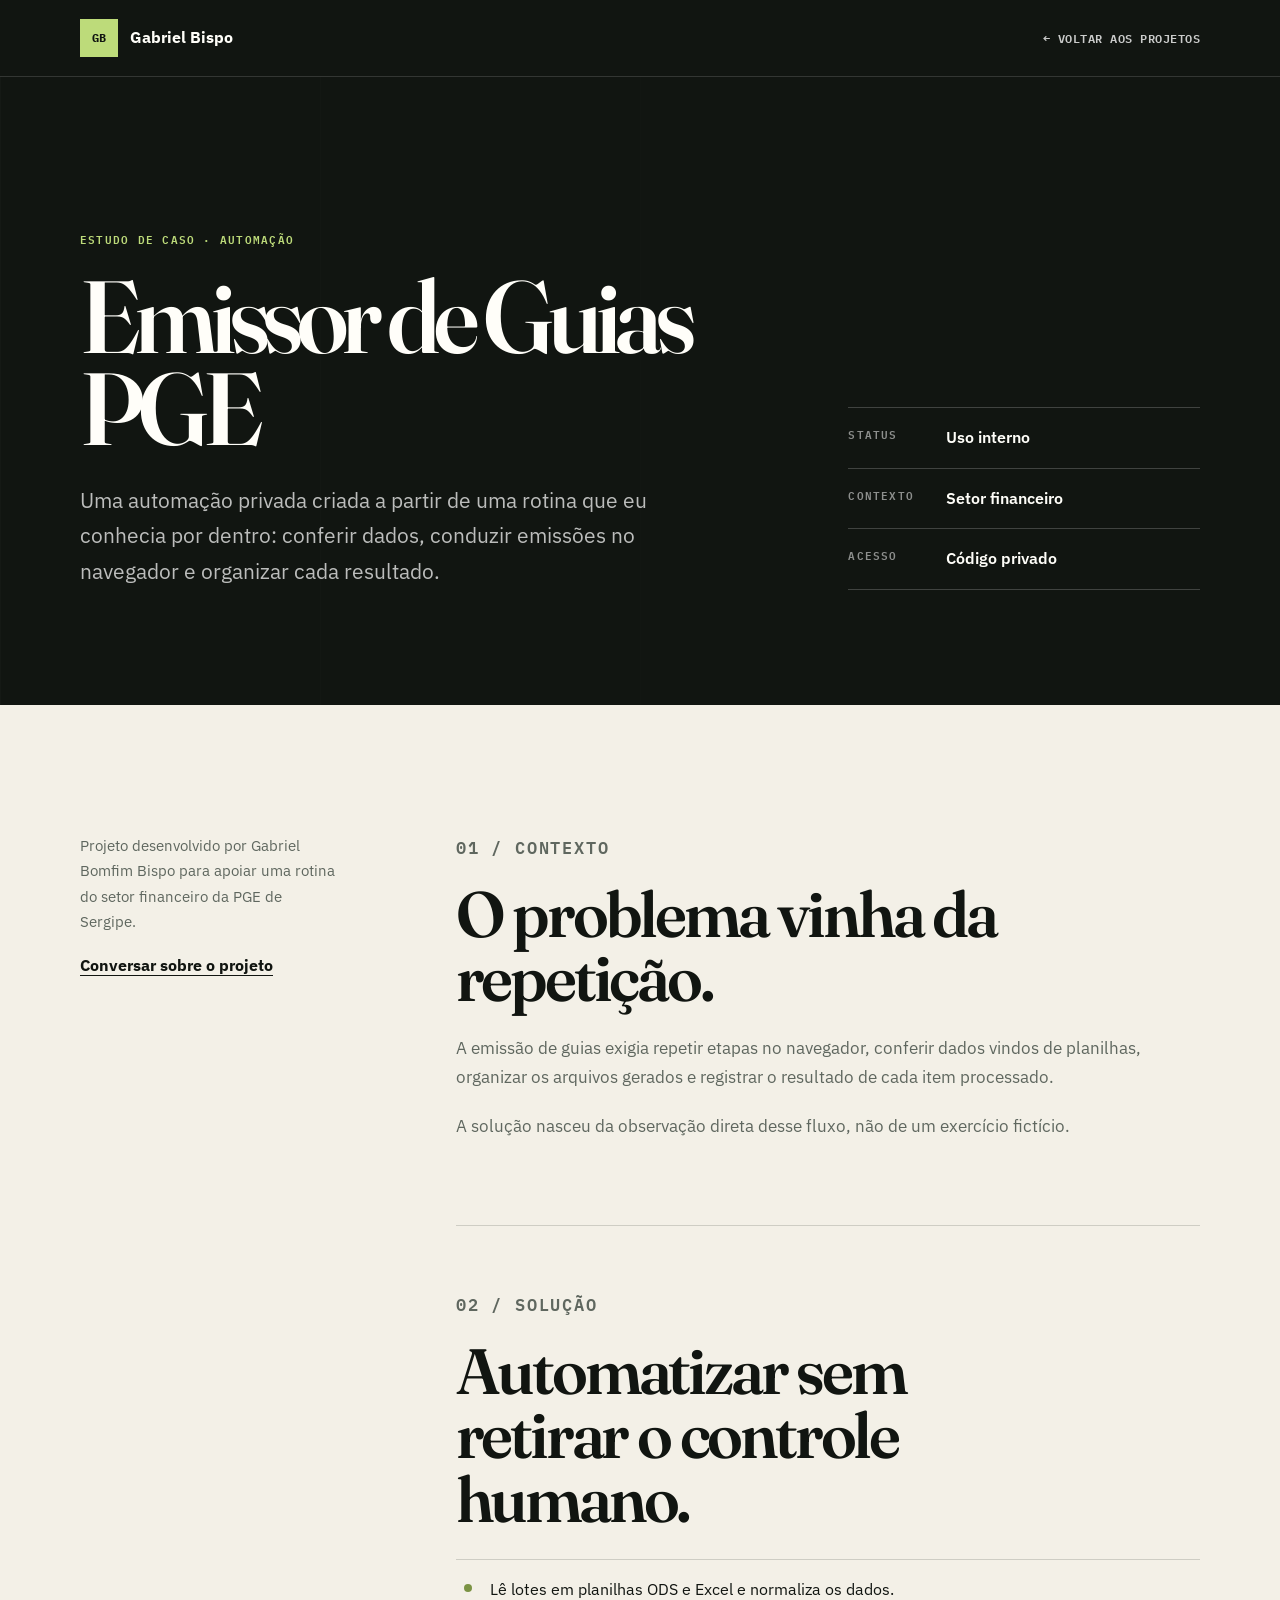
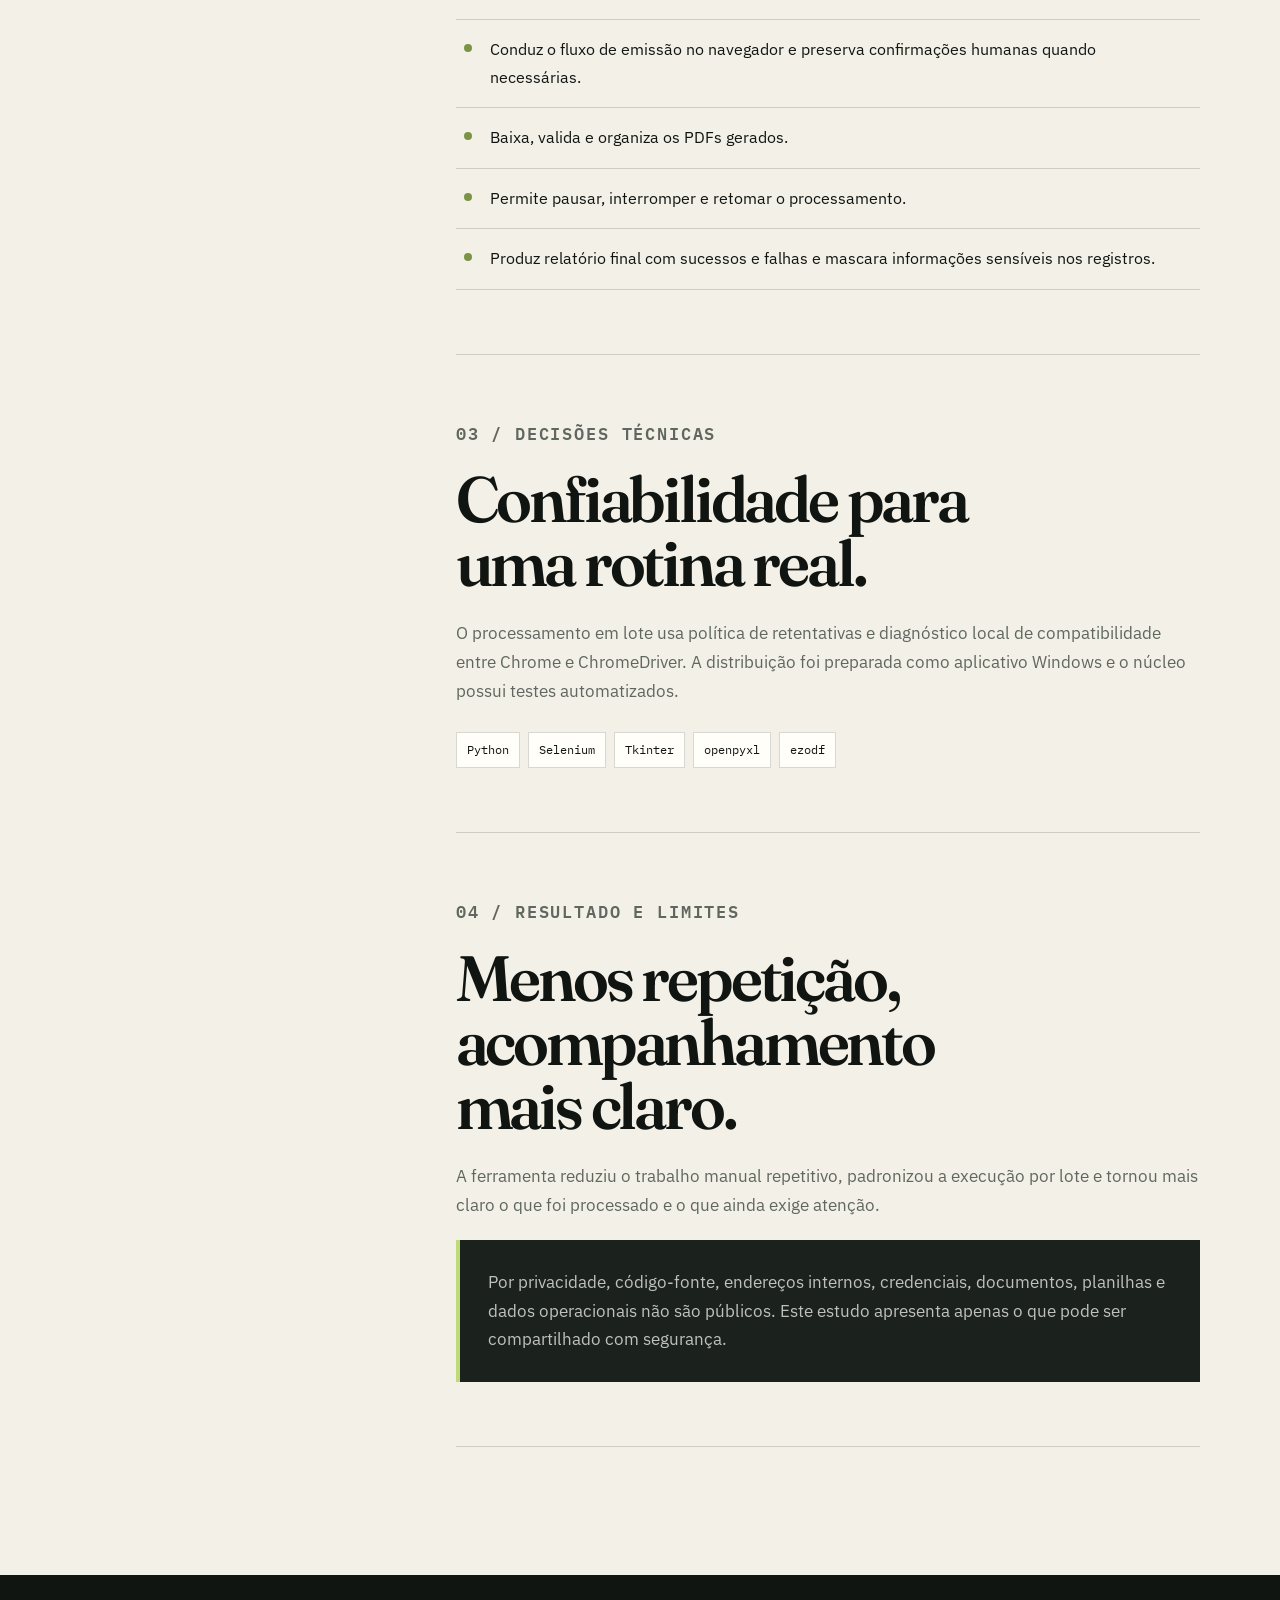
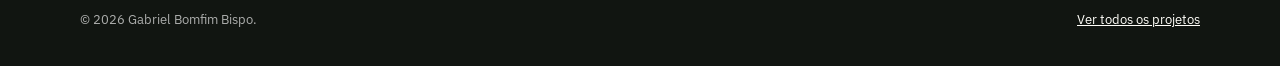
==== projetos/emissor-pge.html @ ff952723 "refactor: finalize premium portfolio polish" ====
<!DOCTYPE html>
<html lang="pt-BR">
<head>
    <meta charset="utf-8">
    <meta name="viewport" content="width=device-width, initial-scale=1">
    <meta name="description" content="Estudo de caso do Emissor de Guias PGE, automação privada criada por Gabriel Bomfim Bispo para uma rotina financeira real.">
    <title>Emissor de Guias PGE | Estudo de caso</title>
    <link rel="icon" href="../assets/favicon.svg" type="image/svg+xml">
    <link rel="preconnect" href="https://fonts.googleapis.com">
    <link rel="preconnect" href="https://fonts.gstatic.com" crossorigin>
    <link href="https://fonts.googleapis.com/css2?family=Fraunces:opsz,wght@9..144,600;9..144,700&family=IBM+Plex+Mono:wght@500;600&family=IBM+Plex+Sans:wght@400;500;600;700&display=swap" rel="stylesheet">
    <link rel="stylesheet" href="../case-study.css">
</head>
<body>
    <a class="case-skip" href="#conteudo">Pular para o conteúdo</a>
    <header class="case-header">
        <nav class="case-container case-nav" aria-label="Navegação do estudo de caso">
            <a class="case-brand" href="../index.html#inicio"><span class="case-brand-mark" aria-hidden="true">GB</span><span>Gabriel Bispo</span></a>
            <a class="case-back" href="../index.html#projetos">← Voltar aos projetos</a>
        </nav>
    </header>
    <main id="conteudo">
        <section class="case-hero" aria-labelledby="case-title">
            <div class="case-container case-hero-inner">
                <div>
                    <p class="case-kicker">Estudo de caso · automação</p>
                    <h1 id="case-title">Emissor de Guias PGE</h1>
                    <p class="case-deck">Uma automação privada criada a partir de uma rotina que eu conhecia por dentro: conferir dados, conduzir emissões no navegador e organizar cada resultado.</p>
                </div>
                <dl class="case-meta">
                    <div><dt>Status</dt><dd>Uso interno</dd></div>
                    <div><dt>Contexto</dt><dd>Setor financeiro</dd></div>
                    <div><dt>Acesso</dt><dd>Código privado</dd></div>
                </dl>
            </div>
        </section>
        <div class="case-container case-main">
            <aside class="case-aside" aria-label="Resumo do projeto">
                <p>Projeto desenvolvido por Gabriel Bomfim Bispo para apoiar uma rotina do setor financeiro da PGE de Sergipe.</p>
                <a href="mailto:gabrielb.b@outlook.com">Conversar sobre o projeto</a>
            </aside>
            <article class="case-content">
                <section class="case-section">
                    <p class="case-section-label">01 / Contexto</p>
                    <h2>O problema vinha da repetição.</h2>
                    <p>A emissão de guias exigia repetir etapas no navegador, conferir dados vindos de planilhas, organizar os arquivos gerados e registrar o resultado de cada item processado.</p>
                    <p>A solução nasceu da observação direta desse fluxo, não de um exercício fictício.</p>
                </section>
                <section class="case-section">
                    <p class="case-section-label">02 / Solução</p>
                    <h2>Automatizar sem retirar o controle humano.</h2>
                    <ul class="case-list">
                        <li>Lê lotes em planilhas ODS e Excel e normaliza os dados.</li>
                        <li>Conduz o fluxo de emissão no navegador e preserva confirmações humanas quando necessárias.</li>
                        <li>Baixa, valida e organiza os PDFs gerados.</li>
                        <li>Permite pausar, interromper e retomar o processamento.</li>
                        <li>Produz relatório final com sucessos e falhas e mascara informações sensíveis nos registros.</li>
                    </ul>
                </section>
                <section class="case-section">
                    <p class="case-section-label">03 / Decisões técnicas</p>
                    <h2>Confiabilidade para uma rotina real.</h2>
                    <p>O processamento em lote usa política de retentativas e diagnóstico local de compatibilidade entre Chrome e ChromeDriver. A distribuição foi preparada como aplicativo Windows e o núcleo possui testes automatizados.</p>
                    <ul class="case-tech" aria-label="Tecnologias usadas">
                        <li>Python</li><li>Selenium</li><li>Tkinter</li><li>openpyxl</li><li>ezodf</li>
                    </ul>
                </section>
                <section class="case-section">
                    <p class="case-section-label">04 / Resultado e limites</p>
                    <h2>Menos repetição, acompanhamento mais claro.</h2>
                    <p>A ferramenta reduziu o trabalho manual repetitivo, padronizou a execução por lote e tornou mais claro o que foi processado e o que ainda exige atenção.</p>
                    <div class="case-note"><p>Por privacidade, código-fonte, endereços internos, credenciais, documentos, planilhas e dados operacionais não são públicos. Este estudo apresenta apenas o que pode ser compartilhado com segurança.</p></div>
                </section>
            </article>
        </div>
    </main>
    <footer class="case-footer"><div class="case-container case-footer-inner"><span>© 2026 Gabriel Bomfim Bispo.</span><a href="../index.html#projetos">Ver todos os projetos</a></div></footer>
</body>
</html>
---- case-study.css ----
:root {
    --case-ink: #111511;
    --case-paper: #f3f0e7;
    --case-white: #fffef9;
    --case-muted: #5f675f;
    --case-line: rgba(17, 21, 17, 0.16);
    --case-signal: #bddb7a;
    --case-display: "Fraunces", Georgia, serif;
    --case-body: "IBM Plex Sans", sans-serif;
    --case-mono: "IBM Plex Mono", monospace;
}

* { box-sizing: border-box; }

html {
    scroll-behavior: smooth;
    scroll-padding-top: 24px;
}

body {
    min-width: 320px;
    margin: 0;
    color: var(--case-ink);
    background: var(--case-paper);
    font-family: var(--case-body);
    font-size: 1rem;
    line-height: 1.72;
    -webkit-font-smoothing: antialiased;
}

a { color: inherit; }

:focus-visible {
    outline: 3px solid #6d8538;
    outline-offset: 4px;
}

.case-skip {
    position: fixed;
    top: -80px;
    left: 16px;
    z-index: 20;
    padding: 10px 14px;
    color: var(--case-ink);
    background: var(--case-signal);
    font-weight: 700;
    transition: top 180ms ease;
}

.case-skip:focus { top: 16px; }

.case-container {
    width: min(1120px, calc(100% - 64px));
    margin-inline: auto;
}

.case-header {
    color: var(--case-white);
    background: var(--case-ink);
    border-bottom: 1px solid rgba(255, 255, 255, 0.14);
}

.case-nav {
    display: flex;
    min-height: 76px;
    align-items: center;
    justify-content: space-between;
}

.case-brand {
    display: inline-flex;
    gap: 12px;
    align-items: center;
    color: inherit;
    font-weight: 700;
    text-decoration: none;
}

.case-brand-mark {
    display: grid;
    width: 38px;
    height: 38px;
    place-items: center;
    color: var(--case-ink);
    background: var(--case-signal);
    font-family: var(--case-mono);
    font-size: 0.72rem;
}

.case-back {
    color: rgba(255, 255, 255, 0.78);
    font-family: var(--case-mono);
    font-size: 0.76rem;
    font-weight: 600;
    letter-spacing: 0.04em;
    text-decoration: none;
    text-transform: uppercase;
}

.case-hero {
    position: relative;
    overflow: hidden;
    padding: clamp(86px, 11vw, 150px) 0 clamp(76px, 9vw, 120px);
    color: var(--case-white);
    background: var(--case-ink);
}

.case-hero::after {
    position: absolute;
    inset: 0;
    opacity: 0.14;
    background-image: repeating-linear-gradient(90deg, rgba(255,255,255,.13) 0 1px, transparent 1px 25%);
    mask-image: linear-gradient(to right, black, transparent 72%);
    content: "";
    pointer-events: none;
}

.case-hero-inner {
    position: relative;
    z-index: 1;
    display: grid;
    grid-template-columns: minmax(0, 1.3fr) minmax(250px, .7fr);
    gap: clamp(48px, 9vw, 120px);
    align-items: end;
}

.case-kicker,
.case-section-label,
.case-meta dt {
    font-family: var(--case-mono);
    font-size: 0.7rem;
    font-weight: 600;
    letter-spacing: 0.11em;
    text-transform: uppercase;
}

.case-kicker { color: var(--case-signal); }

.case-hero h1 {
    max-width: 10ch;
    margin: 22px 0 28px;
    font-family: var(--case-display);
    font-size: clamp(4rem, 8vw, 7.5rem);
    font-weight: 600;
    letter-spacing: -0.06em;
    line-height: 0.9;
}

.case-deck {
    max-width: 690px;
    margin: 0;
    color: rgba(255, 255, 255, 0.72);
    font-size: clamp(1.08rem, 1.8vw, 1.3rem);
}

.case-meta {
    margin: 0;
    border-top: 1px solid rgba(255, 255, 255, 0.2);
}

.case-meta div {
    display: grid;
    padding: 16px 0;
    border-bottom: 1px solid rgba(255, 255, 255, 0.2);
    grid-template-columns: 84px 1fr;
    gap: 14px;
}

.case-meta dt { color: rgba(255, 255, 255, 0.52); }
.case-meta dd { margin: 0; font-weight: 600; }

.case-main {
    display: grid;
    padding: clamp(80px, 10vw, 140px) 0;
    grid-template-columns: minmax(180px, .35fr) minmax(0, 1fr);
    gap: clamp(48px, 9vw, 130px);
}

.case-aside {
    position: sticky;
    top: 28px;
    align-self: start;
}

.case-aside p {
    margin: 0 0 18px;
    color: var(--case-muted);
    font-size: 0.92rem;
}

.case-aside a {
    font-weight: 700;
    text-underline-offset: 4px;
}

.case-content { max-width: 760px; }

.case-section {
    padding: 0 0 64px;
    margin-bottom: 64px;
    border-bottom: 1px solid var(--case-line);
}

.case-section:last-child { margin-bottom: 0; }
.case-section-label { color: var(--case-muted); }

.case-section h2 {
    max-width: 13ch;
    margin: 12px 0 24px;
    font-family: var(--case-display);
    font-size: clamp(2.45rem, 5vw, 4.3rem);
    font-weight: 600;
    letter-spacing: -0.05em;
    line-height: 1;
}

.case-section p {
    margin: 0 0 20px;
    color: var(--case-muted);
    font-size: 1.05rem;
}

.case-list {
    display: grid;
    margin: 28px 0 0;
    padding: 0;
    list-style: none;
    border-top: 1px solid var(--case-line);
}

.case-list li {
    position: relative;
    padding: 16px 10px 16px 34px;
    border-bottom: 1px solid var(--case-line);
}

.case-list li::before {
    position: absolute;
    top: 24px;
    left: 8px;
    width: 8px;
    height: 8px;
    background: #7b9344;
    border-radius: 50%;
    content: "";
}

.case-tech {
    display: flex;
    margin: 26px 0 0;
    padding: 0;
    gap: 8px;
    list-style: none;
    flex-wrap: wrap;
}

.case-tech li {
    padding: 7px 10px;
    background: var(--case-white);
    border: 1px solid var(--case-line);
    font-family: var(--case-mono);
    font-size: 0.72rem;
}

.case-note {
    padding: 28px;
    color: var(--case-white);
    background: #1b211c;
    border-left: 4px solid var(--case-signal);
}

.case-note p { margin: 0; color: rgba(255,255,255,.72); }

.case-footer {
    padding: 34px 0;
    color: rgba(255, 255, 255, 0.65);
    background: var(--case-ink);
}

.case-footer-inner {
    display: flex;
    gap: 20px;
    justify-content: space-between;
    font-size: 0.82rem;
}

.case-footer a { color: var(--case-white); }

@media (max-width: 760px) {
    .case-container { width: min(100% - 32px, 1120px); }
    .case-nav { min-height: 68px; }
    .case-brand > span:last-child { display: none; }
    .case-back { font-size: 0.68rem; }
    .case-hero-inner,
    .case-main { grid-template-columns: 1fr; }
    .case-hero h1 { font-size: clamp(3.65rem, 18vw, 5.7rem); }
    .case-aside { position: static; }
    .case-main { gap: 56px; }
    .case-section { padding-bottom: 48px; margin-bottom: 48px; }
    .case-footer-inner { flex-direction: column; }
}

@media (prefers-reduced-motion: reduce) {
    html { scroll-behavior: auto; }
}
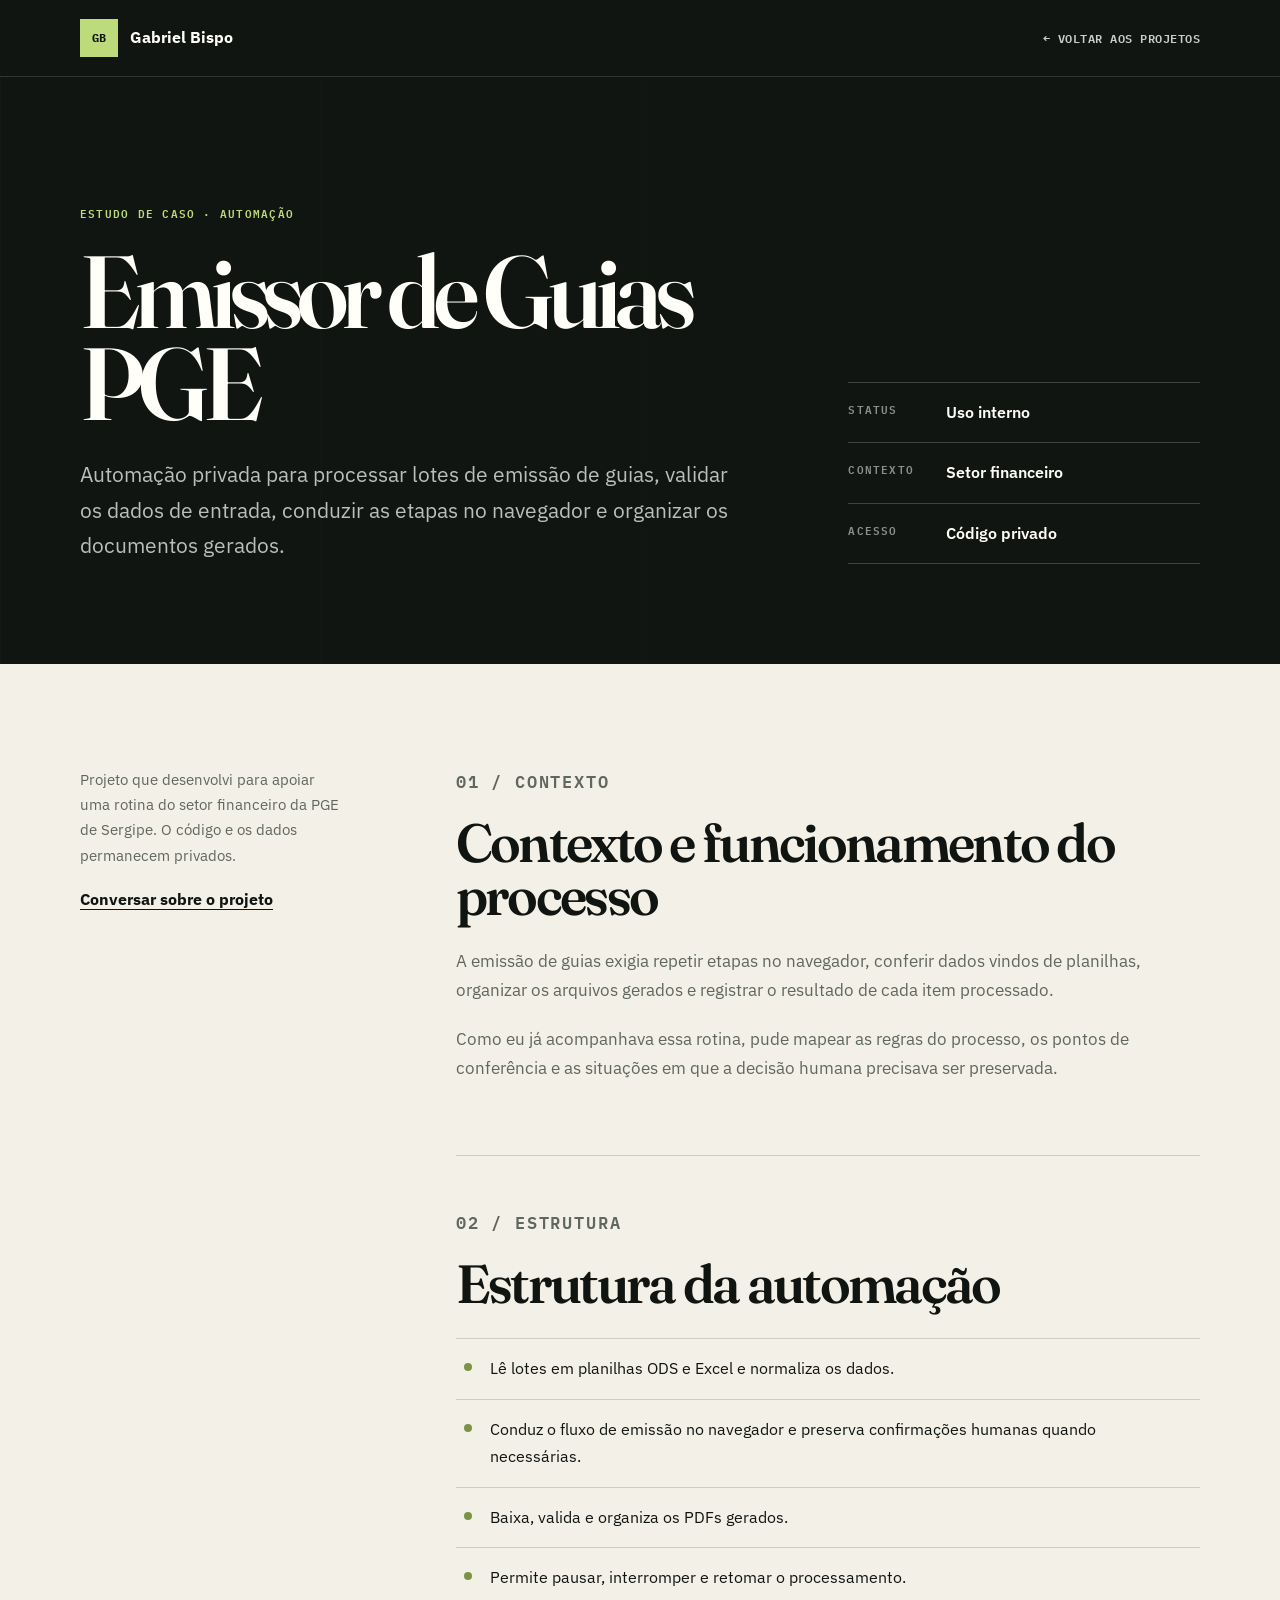
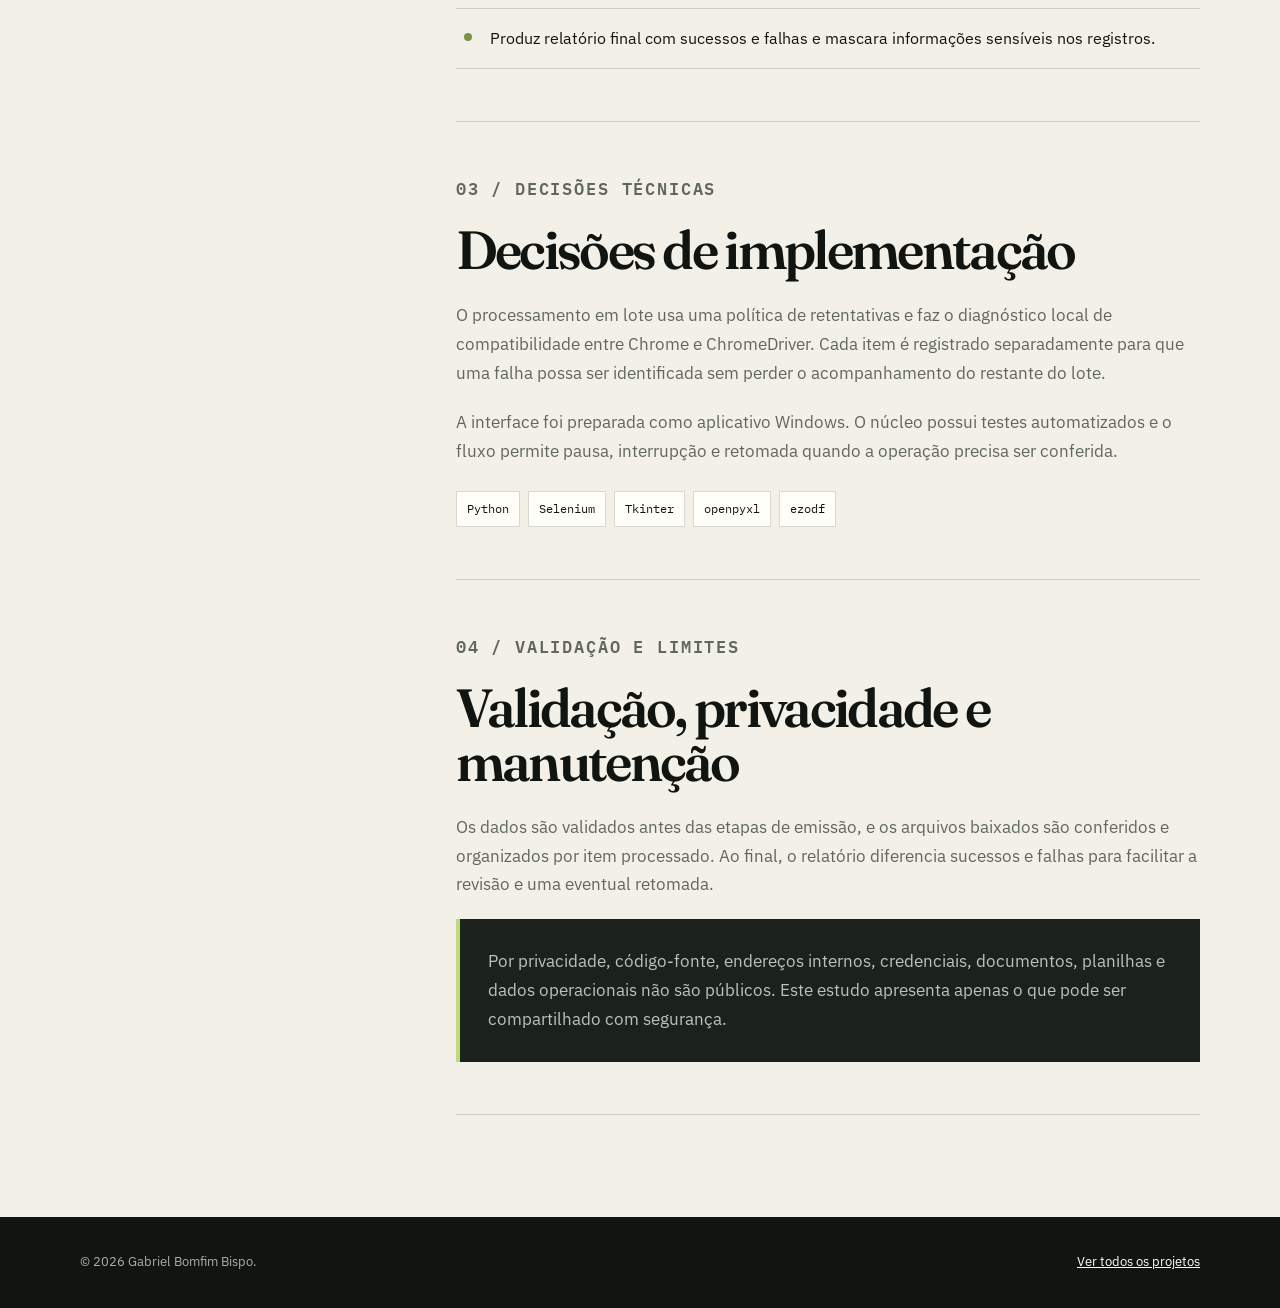
==== commit b11e1815: "refactor: refine portfolio editorial content and layout" ====
--- a/projetos/emissor-pge.html
+++ b/projetos/emissor-pge.html
@@ -25,7 +25,7 @@
                 <div>
                     <p class="case-kicker">Estudo de caso · automação</p>
                     <h1 id="case-title">Emissor de Guias PGE</h1>
-                    <p class="case-deck">Uma automação privada criada a partir de uma rotina que eu conhecia por dentro: conferir dados, conduzir emissões no navegador e organizar cada resultado.</p>
+                    <p class="case-deck">Automação privada para processar lotes de emissão de guias, validar os dados de entrada, conduzir as etapas no navegador e organizar os documentos gerados.</p>
                 </div>
                 <dl class="case-meta">
                     <div><dt>Status</dt><dd>Uso interno</dd></div>
@@ -36,19 +36,19 @@
         </section>
         <div class="case-container case-main">
             <aside class="case-aside" aria-label="Resumo do projeto">
-                <p>Projeto desenvolvido por Gabriel Bomfim Bispo para apoiar uma rotina do setor financeiro da PGE de Sergipe.</p>
+                <p>Projeto que desenvolvi para apoiar uma rotina do setor financeiro da PGE de Sergipe. O código e os dados permanecem privados.</p>
                 <a href="mailto:gabrielb.b@outlook.com">Conversar sobre o projeto</a>
             </aside>
             <article class="case-content">
                 <section class="case-section">
                     <p class="case-section-label">01 / Contexto</p>
-                    <h2>O problema vinha da repetição.</h2>
+                    <h2>Contexto e funcionamento do processo</h2>
                     <p>A emissão de guias exigia repetir etapas no navegador, conferir dados vindos de planilhas, organizar os arquivos gerados e registrar o resultado de cada item processado.</p>
-                    <p>A solução nasceu da observação direta desse fluxo, não de um exercício fictício.</p>
+                    <p>Como eu já acompanhava essa rotina, pude mapear as regras do processo, os pontos de conferência e as situações em que a decisão humana precisava ser preservada.</p>
                 </section>
                 <section class="case-section">
-                    <p class="case-section-label">02 / Solução</p>
-                    <h2>Automatizar sem retirar o controle humano.</h2>
+                    <p class="case-section-label">02 / Estrutura</p>
+                    <h2>Estrutura da automação</h2>
                     <ul class="case-list">
                         <li>Lê lotes em planilhas ODS e Excel e normaliza os dados.</li>
                         <li>Conduz o fluxo de emissão no navegador e preserva confirmações humanas quando necessárias.</li>
@@ -59,16 +59,17 @@
                 </section>
                 <section class="case-section">
                     <p class="case-section-label">03 / Decisões técnicas</p>
-                    <h2>Confiabilidade para uma rotina real.</h2>
-                    <p>O processamento em lote usa política de retentativas e diagnóstico local de compatibilidade entre Chrome e ChromeDriver. A distribuição foi preparada como aplicativo Windows e o núcleo possui testes automatizados.</p>
+                    <h2>Decisões de implementação</h2>
+                    <p>O processamento em lote usa uma política de retentativas e faz o diagnóstico local de compatibilidade entre Chrome e ChromeDriver. Cada item é registrado separadamente para que uma falha possa ser identificada sem perder o acompanhamento do restante do lote.</p>
+                    <p>A interface foi preparada como aplicativo Windows. O núcleo possui testes automatizados e o fluxo permite pausa, interrupção e retomada quando a operação precisa ser conferida.</p>
                     <ul class="case-tech" aria-label="Tecnologias usadas">
                         <li>Python</li><li>Selenium</li><li>Tkinter</li><li>openpyxl</li><li>ezodf</li>
                     </ul>
                 </section>
                 <section class="case-section">
-                    <p class="case-section-label">04 / Resultado e limites</p>
-                    <h2>Menos repetição, acompanhamento mais claro.</h2>
-                    <p>A ferramenta reduziu o trabalho manual repetitivo, padronizou a execução por lote e tornou mais claro o que foi processado e o que ainda exige atenção.</p>
+                    <p class="case-section-label">04 / Validação e limites</p>
+                    <h2>Validação, privacidade e manutenção</h2>
+                    <p>Os dados são validados antes das etapas de emissão, e os arquivos baixados são conferidos e organizados por item processado. Ao final, o relatório diferencia sucessos e falhas para facilitar a revisão e uma eventual retomada.</p>
                     <div class="case-note"><p>Por privacidade, código-fonte, endereços internos, credenciais, documentos, planilhas e dados operacionais não são públicos. Este estudo apresenta apenas o que pode ser compartilhado com segurança.</p></div>
                 </section>
             </article>
--- a/case-study.css
+++ b/case-study.css
@@ -100,7 +100,7 @@
 .case-hero {
     position: relative;
     overflow: hidden;
-    padding: clamp(86px, 11vw, 150px) 0 clamp(76px, 9vw, 120px);
+    padding: clamp(78px, 9vw, 124px) 0 clamp(68px, 8vw, 100px);
     color: var(--case-white);
     background: var(--case-ink);
 }
@@ -171,7 +171,7 @@
 
 .case-main {
     display: grid;
-    padding: clamp(80px, 10vw, 140px) 0;
+    padding: clamp(72px, 8vw, 112px) 0;
     grid-template-columns: minmax(180px, .35fr) minmax(0, 1fr);
     gap: clamp(48px, 9vw, 130px);
 }
@@ -196,8 +196,8 @@
 .case-content { max-width: 760px; }
 
 .case-section {
-    padding: 0 0 64px;
-    margin-bottom: 64px;
+    padding: 0 0 52px;
+    margin-bottom: 52px;
     border-bottom: 1px solid var(--case-line);
 }
 
@@ -205,10 +205,10 @@
 .case-section-label { color: var(--case-muted); }
 
 .case-section h2 {
-    max-width: 13ch;
+    max-width: 21ch;
     margin: 12px 0 24px;
     font-family: var(--case-display);
-    font-size: clamp(2.45rem, 5vw, 4.3rem);
+    font-size: clamp(2.25rem, 4.2vw, 3.65rem);
     font-weight: 600;
     letter-spacing: -0.05em;
     line-height: 1;
